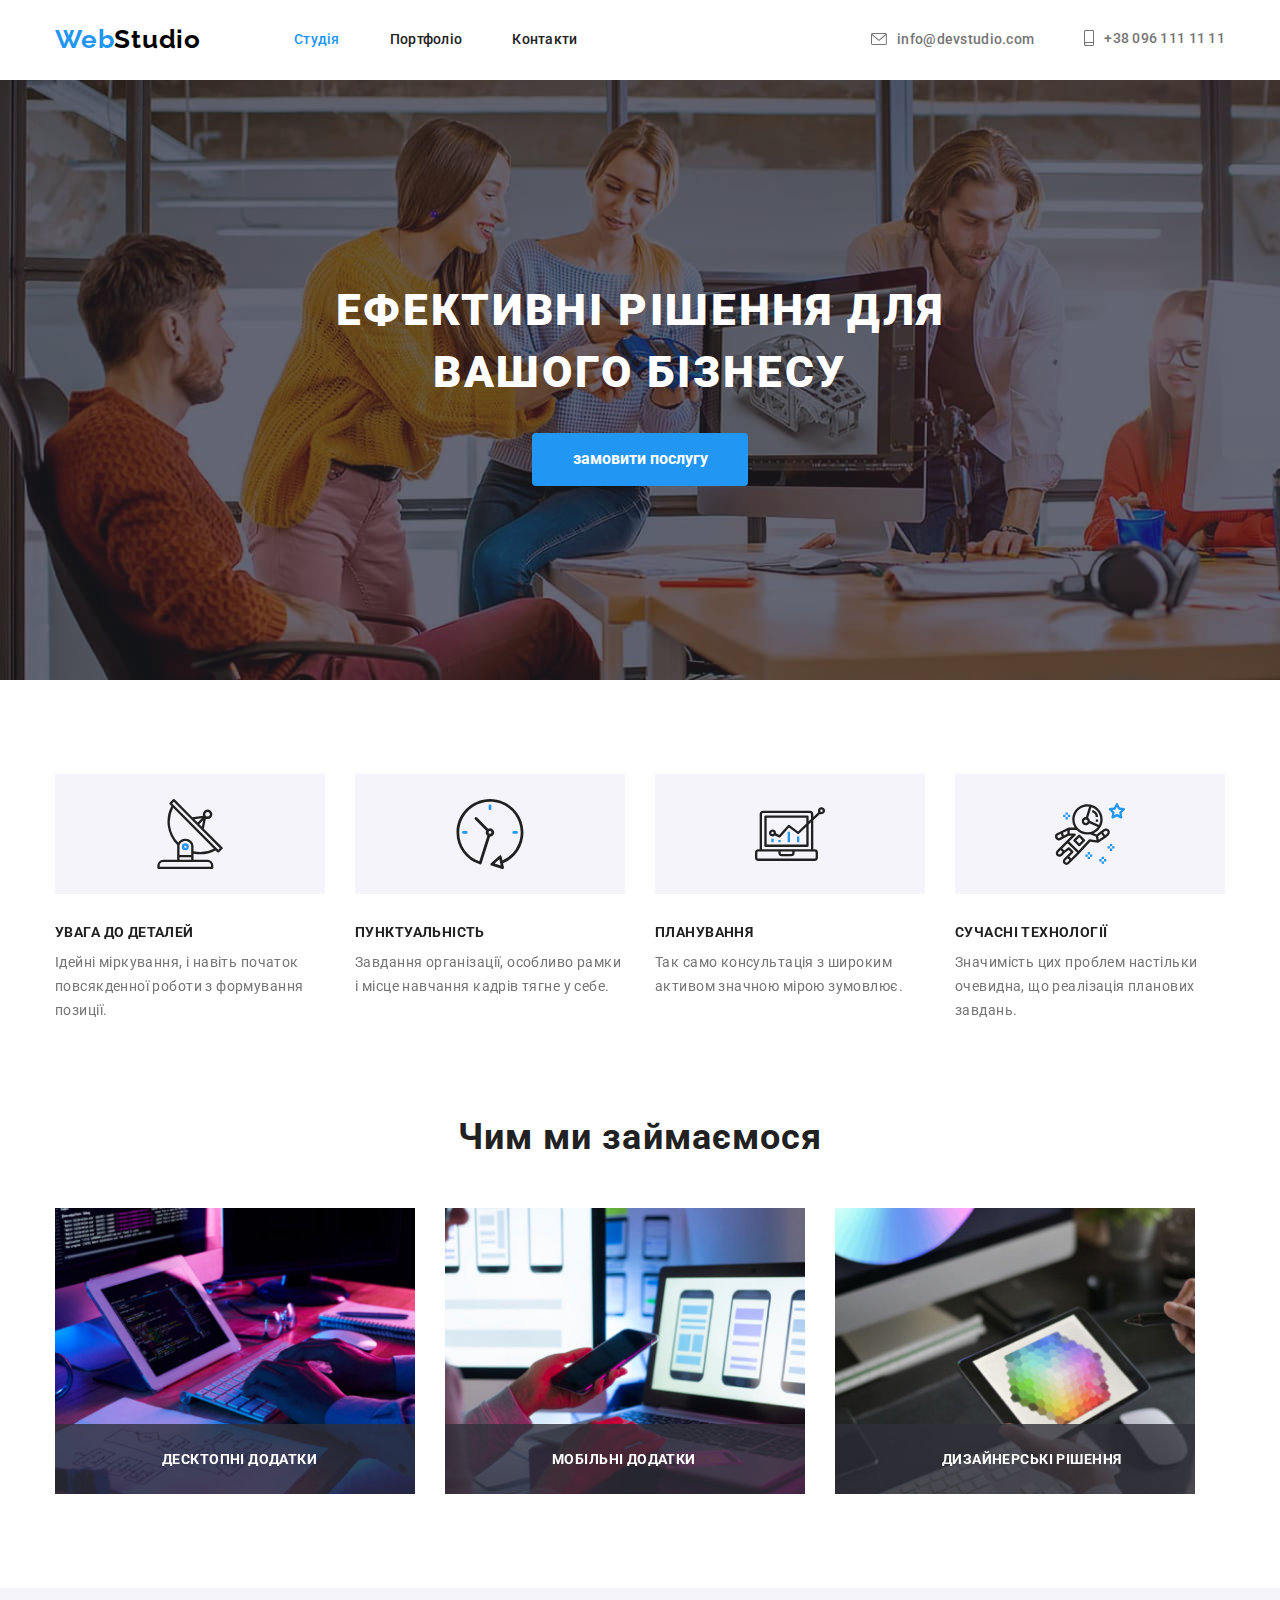
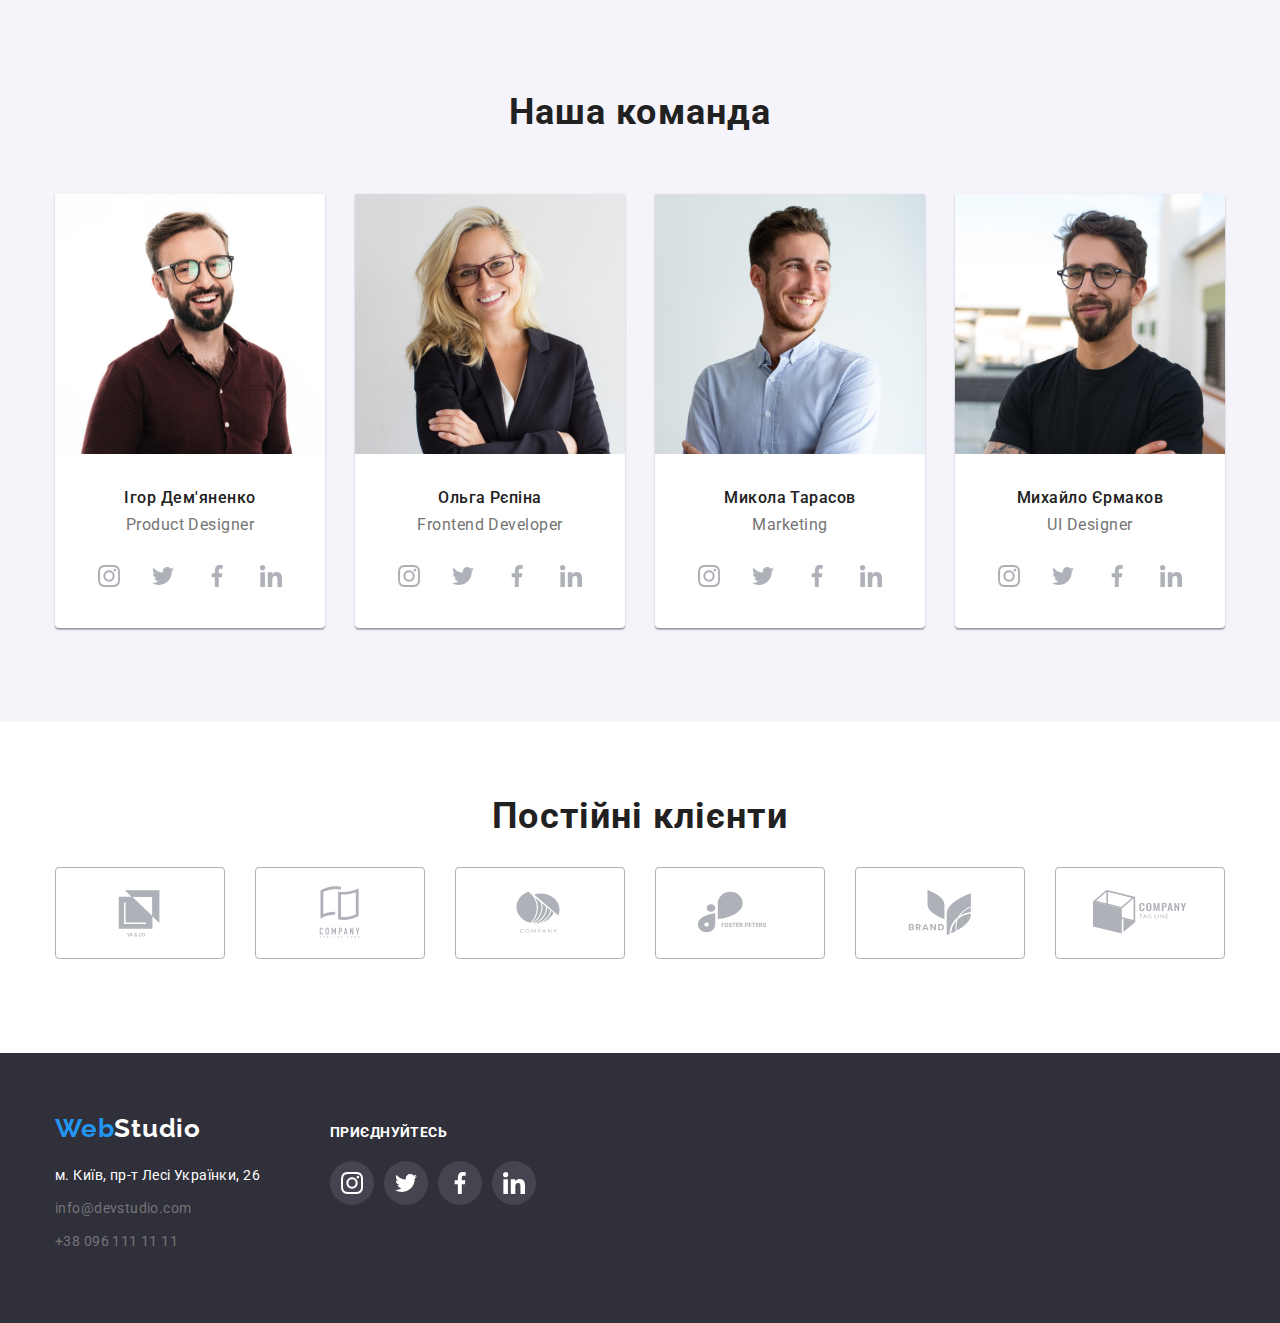
==== index.html @ a6fc7d83 "1" ====
<!DOCTYPE html>
<html lang="uk">
  <head>
    <meta charset="UTF-8" />
    <meta http-equiv="X-UA-Compatible" content="IE=edge" />
    <meta name="viewport" content="width=device-width, initial-scale=1.0" />
    <title>WebStudio</title>
    <!-- GoogleFonts -->
    <link
      href="https://fonts.googleapis.com/css2?family=Raleway:wght@700&family=Roboto:wght@400;500;700;900&display=swap"
      rel="stylesheet"
    />
    <link
      rel="stylesheet"
      href="https://cdnjs.cloudflare.com/ajax/libs/modern-normalize/1.1.0/modern-normalize.min.css"
    />
    <!-- CSS -->
    <link rel="stylesheet" href="./css/styles.css" />
  </head>
  <body>
    <header>
      <div class="container">
        <nav class="main-nav">
          <a class="logo-webs" href="#">Web<span class="logo-studio">Studio</span></a>
          <ul class="links">
            <li class="item">
              <a class="link-studio current" href="./index.html">Студія</a>
            </li>
          
            <li class="item">
              <a class="link-portfolio" href="./portfolio.html">Портфоліо</a>
            </li>
            <li class="item">
              <a class="link-contacts" href="#">Контакти</a>
            </li>
          </ul>
        </nav>
        <!-- mail and telephone number -->
        <ul class="contacts">
          <li class="item item-mail">
            <a class="contacts-mail" href="mailto:info@devstudio.com">
              <svg class="envelope" width="16" height="12" ;>
                <use href="./images/icons.svg#icon-envelope"></use>
              </svg>
              info@devstudio.com</a
            >
          </li>
          <li class="item item-tel">
            <a class="contacts-tel" href="tel:+380961111111">
              <svg class="telephone" width="10" height="16" ;>
                <use href="./images/icons.svg#icon-smartphone"></use>
              </svg>
              +38 096 111 11 11</a
            >
          </li>
        </ul>
      </div>
    </header>
    <main>
      <section class="hero overlay">
        <div class="container main-hero">
          <h1 class="hero-slogan">
            Ефективні рішення для <br />
            вашого бізнесу
          </h1>
          <button data-modal-open class="button-hero pointer" type="button">замовити послугу

          </button>
        <div class="backdrop is-hidden" data-modal>
          <div class="modal">
            <button class="close-btn" data-modal-close>
              <img class="icon-svg" src="./images/close.svg" alt="icon">
              <!-- <svg class="close" width="30" height="30">
                <use href="./images/close.svg"></use>
              </svg> -->
            </button>
          </div>
        </div>
        </div>
      </section>
      <!-- our advantages -->
      <section class="advantages-section">
        <div class="container">
          <ul class="advantages">
            <li class="item item-antenna">
              <div class="main-icons">
                <svg class="antenna" width="70" height="70">
                  <use href="./images/icons.svg#icon-antenna-1"></use>
                </svg>
              </div>
              <h3 class="headers">УВАГА ДО ДЕТАЛЕЙ</h3>
              <p class="text">
                Ідейні міркування, і навіть початок повсякденної роботи з формування позиції.
              </p>
            </li>
            <li class="item item-antenna">
              <div class="main-icons">
                <svg class="clock-1" width="70" height="70">
                  <use href="./images/icons.svg#icon-clock-1"></use>
                </svg>
              </div>
              <h3 class="headers">ПУНКТУАЛЬНІСТЬ</h3>
              <p class="text">
                Завдання організації, особливо рамки і місце навчання кадрів тягне у себе.
              </p>
            </li>
            <li class="item item-antenna">
              <div class="main-icons">
                <svg class="diagram-1" width="70" height="70">
                  <use href="./images/icons.svg#icon-diagram-1"></use>
                </svg>
              </div>
              <h3 class="headers">ПЛАНУВАННЯ</h3>
              <p class="text">Так само консультація з широким активом значною мірою зумовлює.</p>
            </li>
            <li class="item item-antenna">
              <div class="main-icons">
                <svg class="astronaut-1" width="70" height="70">
                  <use href="./images/icons.svg#icon-astronaut-1"></use>
                </svg>
              </div>
              <h3 class="headers">СУЧАСНІ ТЕХНОЛОГІЇ</h3>
              <p class="text">
                Значимість цих проблем настільки очевидна, що реалізація планових завдань.
              </p>
            </li>
          </ul>
        </div>
      </section>
      <!-- What do we do -->
      <section class="to-do">
        <div class="container to-do-section">
          <h2 class="header-work">Чим ми займаємося</h2>
          <ul class="our-works">
            <li class="works-item">
              <p class="text-bg">Десктопні додатки</p>
              <img src="./images/box_1.jpg" alt="приклади робот" width="370" height="294" />
            </li>
            <li class="works-item">
              <p class="text-bg">Мобільні додатки</p>
              <img src="./images/box_2.jpg" alt="приклади робот" width="370" height="294" />
            </li>
            <li class="works-item">
              <p class="text-bg">Дизайнерські рішення</p>
              <img src="./images/box_3.jpg" alt="приклади робот" width="370" height="294" />
            </li>
          </ul>
        </div>
      </section>
      <!-- our team -->
      <section class="team-section">
        <div class="container section-cont">
          <h2 class="team">Наша команда</h2>
          <ul class="team-members">
            <li class="team-item">
              <img src="./images/img1_(1).jpg" alt="працівник" width="270" height="260" />
              <div class="team-text">
                <h3 class="members">Ігор Дем'яненко</h3>
                <p class="possition">Product Designer</p>
                <div class="team-icons">
                  <ul class="icons-list-team">
                    <li>
                      <a class="team-links" href="#">
                        <svg class="ellipse-4" width="22" height="22" ;>
                          <use href="./images/icons.svg#icon-instagram-2"></use>
                        </svg>
                      </a>
                    </li>
                    <li>
                      <a class="team-links" href="#">
                        <svg class="ellipse-1" width="22" height="22" ;>
                          <use href="./images/icons.svg#icon-twitter-1"></use>
                        </svg>
                      </a>
                    </li>
                    <li>
                      <a class="team-links" href="#">
                        <svg class="ellipse-2" width="22" height="22" ;>
                          <use href="./images/icons.svg#icon-facebook-1"></use>
                        </svg>
                      </a>
                    </li>
                    <li>
                      <a class="team-links" href="#">
                        <svg class="ellipse-3" width="22" height="22" ;>
                          <use href="./images/icons.svg#icon-linkedin-1"></use>
                        </svg>
                      </a>
                    </li>
                  </ul>
                </div>
              </div>
            </li>
            <li class="team-item">
              <img src="./images/img2_(1).jpg" alt="працівник" width="270" height="260" />
              <div class="team-text">
                <h3 class="members">Ольга Рєпіна</h3>
                <p class="possition">Frontend Developer</p>
                <div class="team-icons">
                  <ul class="icons-list-team">
                    <li>
                      <a class="team-links" href="#">
                        <svg class="ellipse-4" width="22" height="22" ;>
                          <use href="./images/icons.svg#icon-instagram-2"></use>
                        </svg>
                      </a>
                    </li>
                    <li>
                      <a class="team-links" href="#">
                        <svg class="ellipse-1" width="22" height="22" ;>
                          <use href="./images/icons.svg#icon-twitter-1"></use>
                        </svg>
                      </a>
                    </li>
                    <li>
                      <a class="team-links" href="#">
                        <svg class="ellipse-2" width="22" height="22" ;>
                          <use href="./images/icons.svg#icon-facebook-1"></use>
                        </svg>
                      </a>
                    </li>
                    <li>
                      <a class="team-links" href="#">
                        <svg class="ellipse-3" width="22" height="22" ;>
                          <use href="./images/icons.svg#icon-linkedin-1"></use>
                        </svg>
                      </a>
                    </li>
                  </ul>
                </div>
              </div>
            </li>
            <li class="team-item">
              <img src="./images/img3_(1).jpg" alt="працівник" width="270" height="260" />
              <div class="team-text">
                <h3 class="members">Микола Тарасов</h3>
                <p class="possition">Marketing</p>
                <div class="team-icons">
                  <ul class="icons-list-team">
                    <li>
                      <a class="team-links" href="#">
                        <svg class="ellipse-4" width="22" height="22" ;>
                          <use href="./images/icons.svg#icon-instagram-2"></use>
                        </svg>
                      </a>
                    </li>
                    <li>
                      <a class="team-links" href="#">
                        <svg class="ellipse-1" width="22" height="22" ;>
                          <use href="./images/icons.svg#icon-twitter-1"></use>
                        </svg>
                      </a>
                    </li>
                    <li>
                      <a class="team-links" href="#">
                        <svg class="ellipse-2" width="22" height="22" ;>
                          <use href="./images/icons.svg#icon-facebook-1"></use>
                        </svg>
                      </a>
                    </li>
                    <li>
                      <a class="team-links" href="#">
                        <svg class="ellipse-3" width="22" height="22" ;>
                          <use href="./images/icons.svg#icon-linkedin-1"></use>
                        </svg>
                      </a>
                    </li>
                  </ul>
                </div>
              </div>
            </li>
            <li class="team-item">
              <img src="./images/img4_(1).jpg" alt="працівник" width="270" height="260" />
              <div class="team-text">
                <h3 class="members">Михайло Єрмаков</h3>
                <p class="possition">UI Designer</p>
                <div class="team-icons">
                  <ul class="icons-list-team">
                    <li>
                      <a class="team-links" href="#">
                        <svg class="ellipse-4" width="22" height="22" ;>
                          <use href="./images/icons.svg#icon-instagram-2"></use>
                        </svg>
                      </a>
                    </li>
                    <li>
                      <a class="team-links" href="#">
                        <svg class="ellipse-1" width="22" height="22" ;>
                          <use href="./images/icons.svg#icon-twitter-1"></use>
                        </svg>
                      </a>
                    </li>
                    <li>
                      <a class="team-links" href="#">
                        <svg class="ellipse-2" width="22" height="22" ;>
                          <use href="./images/icons.svg#icon-facebook-1"></use>
                        </svg>
                      </a>
                    </li>
                    <li>
                      <a class="team-links" href="#">
                        <svg class="ellipse-3" width="22" height="22" ;>
                          <use href="./images/icons.svg#icon-linkedin-1"></use>
                        </svg>
                      </a>
                    </li>
                  </ul>
                </div>
              </div>
            </li>
          </ul>
        </div>
      </section>
      <section class="icons-clients-comp">
        <div class="container second">
          <h2 class="clients-comp">Постійні клієнти</h2>

          <ul class="parameters">
            <li class="icons-list">
              <a class="company-icons" href="#">
                <svg class="clients-colors" width="106" height="60">
                  <use href="./images/icons.svg#icon-Client1"></use>
                </svg>
              </a>
            </li>
            <li class="icons-list">
              <a class="company-icons" href="#">
                <svg class="clients-colors" width="106" height="60">
                  <use href="./images/icons.svg#icon-client2"></use>
                </svg>
              </a>
            </li>
            <li class="icons-list">
              <a class="company-icons" href="#">
                <svg class="clients-colors" width="106" height="60">
                  <use href="./images/icons.svg#icon-client3"></use>
                </svg>
              </a>
            </li>
            <li class="icons-list">
              <a class="company-icons" href="#">
                <svg class="clients-colors" width="106" height="60">
                  <use href="./images/icons.svg#icon-client4"></use>
                </svg>
              </a>
            </li>
            <li class="icons-list">
              <a class="company-icons" href="#">
                <svg class="clients-colors" width="106" height="60">
                  <use href="./images/icons.svg#icon-client5"></use>
                </svg>
              </a>
            </li>
            <li class="icons-list">
              <a class="company-icons" href="#">
                <svg class="clients-colors" width="106" height="60">
                  <use href="./images/icons.svg#icon-iconclien6"></use>
                </svg>
              </a>
            </li>
          </ul>
        </div>
      </section>
    </main>
    <footer class="footer">
      <div class="footer-block container">
        <div class="footer-cont">
          <a class="logo-web" href="#">Web<span class="logo-studio-footer">Studio</span></a>
          <address>
            <ul class="advantages-footer">
              <li class="footer-item">
                <a class="adress" href="#">м. Київ, пр-т Лесі Українки, 26</a>
              </li>
              <li class="footer-item">
                <a class="contacts-mail-footer" href="mailto:info@devstudio.com"
                  >info@devstudio.com</a
                >
              </li>
              <li class="footer-item">
                <a class="contacts-tel-footer" href="tel:+380961111111">+38 096 111 11 11</a>
              </li>
            </ul>
          </address>
        </div>
        <div class="foot-par">
          <p class="footer-text-header">Приєднуйтесь</p>
          <ul class="social-accounts">
            <li class="social-items">
              <a class="icons-footers" href="#">
                <svg class="icons-footer" width="22" height="22">
                  <use href="./images/icons.svg#icon-instagram-2"></use>
                </svg>
              </a>
            </li>
            <li class="social-items">
              <a class="icons-footers" href="#">
                <svg class="icons-footer" width="22" height="22">
                  <use href="./images/icons.svg#icon-twitter-1"></use>
                </svg>
              </a>
            </li>
            <li class="social-items">
              <a class="icons-footers" href="#">
                <svg class="icons-footer" width="22" height="22">
                  <use href="./images/icons.svg#icon-facebook-1"></use>
                </svg>
              </a>
            </li>
            <li class="social-items">
              <a class="icons-footers" href="#">
                <svg class="icons-footer" width="22" height="22">
                  <use href="./images/icons.svg#icon-linkedin-1"></use>
                </svg>
              </a>
            </li>
          </ul>
        </div>
      </div>
    </footer>
    <script src="./js/modal.js"></script>
  </body>
</html>
---- css/styles.css ----
h1,
h2,
h3,
p,
ul {
  margin: 0px;
  padding: 0px;
}

html {
  box-sizing: border-box;
}

*,
*::after,
*::before {
  box-sizing: inherit;
}
.list {
  list-style: none;
  padding-left: 0;
  margin: 0;
}

a {
  padding-left: 0;
  margin: 0;
}
ul {
  text-decoration: none;
}
img {
  display: block;
  max-width: 100%;
  height: auto;
}

:root {
  --main-blue-color: #2196f3;
  --main-black-color: #212121;
  --secondary-text-color: #757575;
  --main-font-color: #ffffff;
  --secondary-font-color: #f5f4fa;
}
body {
  font-family: 'Roboto', 'Raleway', 'Gill Sans', 'Gill Sans MT', sans-serif;
  font-style: normal;
  font-weight: 400;
  letter-spacing: 0.03em;
  color: var(--secondary-text-color);
}
/* header */
/* logo */
.container {
  display: flex;
  width: 1200px;
  padding-left: 15px;
  padding-right: 15px;
  margin-left: auto;
  margin-right: auto;
}

.main-nav {
  display: flex;
  align-items: center;
  margin-right: auto;
}

.logo-webs {
  font-family: 'Raleway', sans-serif;
  font-weight: 700;
  font-size: 26px;
  line-height: 1.2;
  letter-spacing: 0.03em;
  text-decoration-line: none;
  color: var(--main-blue-color);
  margin-right: 93px;
  padding-top: 24px;
  padding-bottom: 25px;
}

.logo-studio {
  color: #000000;
}
/* header-nav */
.border {
  border-bottom: 1px solid #ececec;
}

.links .item + .item {
  margin-left: 50px;
}

.links {
  font-family: 'Roboto', sans-serif;
  display: flex;
  font-weight: 500;
  font-size: 14px;
  line-height: 1.1;
  letter-spacing: 0.02em;
  list-style-type: none;
  padding-left: 0;
  margin: 0;
}

.link-studio,
.link-portfolio,
.link-contacts {
  text-decoration: none;
  color: var(--main-black-color);
  font-weight: 500;
  font-size: 14px;
  line-height: 1.1;
  letter-spacing: 0.02em;
  padding-top: 32px;
  padding-bottom: 32px;
  display: block;
  transition: color 250ms cubic-bezier(0.4, 0, 0.2, 1);
}

.link-studio::after,
.link-portfolio::after,
.link-contacts::after {
  content: "";
  display: block;
  background-color: var(--main-blue-color);
  width: 100%;
  height: 4px;
  position: absolute;
  border-radius: 2px;
  bottom: -1px;
  opacity: 0;
}

.link-studio:hover::after,
.link-portfolio:hover::after,
.link-contacts:hover::after {
  opacity: 1;
}

.link-studio:hover,
.link-portfolio:hover,
.link-contacts:hover {
  color: var(--main-blue-color);
  /* opacity: 1; */

}

.link-studio:focus,
.link-portfolio:focus,
.link-contacts:focus {
  color: var(--main-blue-color);
  
}

.current {
  color: var(--main-blue-color);
}

/* contacts */
.contacts {
  display: flex;
  align-items: center;

  font-weight: 500;
  font-size: 14px;
  line-height: 1.1;
  letter-spacing: 0.02em;
  list-style-type: none;
  margin: 0;
  padding: 0;
}

.contacts .item + .item {
  margin-left: 50px;
}

.item {
  position: relative;
 
}

.contacts-mail,
.contacts-tel {
  display: inline-flex;
  color: var(--secondary-text-color);
  text-decoration: none;
  align-items: center;
  transition: color 250ms cubic-bezier(0.4, 0, 0.2, 1);
}

.item-mail:hover {
  color: var(--main-blue-color);
}

.item-tel:hover {
  color: var(--main-blue-color);
}

.envelope,
.telephone {
  margin-right: 10px;
  fill: currentColor;
}

.contacts-mail:hover,
.contacts-tel:hover {
  color: var(--main-blue-color);
}
.contacts-mail:focus,
.contacts-tel:focus {
  color: var(--main-blue-color);
}
/* hero */
.hero {
  display: flex;
  flex-direction: column;
  text-align: center;
  padding-top: 200px;
  padding-bottom: 200px;
  margin-left: auto;
  margin-right: auto;
}

.overlay {
  max-width: 1600px;
  height: 600px;
  background-color: #757575;
  background-image: linear-gradient(to right, rgba(47, 48, 58, 0.4), rgba(47, 48, 58, 0.4)),
    url(../images/hero.jpg);
}

.main-hero {
  display: flex;
  flex-direction: column;
  align-items: center;
  padding-left: 0;
  padding-right: 0;
}
.hero-slogan {
  box-sizing: border-box;
  font-family: 'Roboto', sans-serif;
  font-weight: 900;
  font-size: 44px;
  line-height: 1.4;
  text-align: center;
  letter-spacing: 0.06em;
  text-transform: uppercase;
  color: var(--main-font-color);
  margin-bottom: 30px;
}

.button {
  color: var(--main-font-color);
  background-color: var(--main-blue-color);
  font-weight: 700;
  font-size: 16px;
  line-height: 1.9;
  border-radius: 4px;
  border: 1px solid transparent;
  transition: background-ciolor 250ms cubic-bezier(0.4, 0, 0.2, 1), color 250ms cubic-bezier(0.4, 0, 0.2, 1);
   
}

.button-hero {
  position: relative;
  color: var(--main-font-color);
  background-color: var(--main-blue-color);
  font-weight: 700;
  font-size: 16px;
  line-height: 1.9;
  border-radius: 4px;
  border: 1px solid transparent;
  width: 216px;
  padding: 10px 32px;
  
}

.button-hero:hover {
  background-color: #188CE8;
  box-shadow: 0px 4px 4px rgba(0, 0, 0, 0.15);
  border-radius: 4px;
}

.pointer {
  cursor: pointer;
  transition: background-color 250ms cubic-bezier(0.4, 0, 0.2, 1);
}

.button:hover {
  color: var(--main-blue-color);
  background-color: var(--main-font-color);
}

.button:focus {
  color: var(--main-blue-color);
  background-color: var(--main-font-color);
}

/* <!-- our advantages --> */
.advantages-section {
  padding-top: 94px;
  padding-bottom: 94px;
}

.advantages {
  font-family: 'Roboto';
  list-style-type: none;
  display: flex;
  padding: 0;
  gap: 30px;
}
.main-icons {
  display: flex;
  width: 270px;
  align-items: center;
  height: 120px;
  background-color: #f5f4fa;
  margin-bottom: 30px;
  justify-content: center;
}

.antenna {
  align-items: center;
  fill: currentColor;
}

.item-antenna {
  border-radius: 4px;
}

.headers {
  font-weight: 700;
  font-size: 14px;
  line-height: 1.2;
  letter-spacing: 0.03em;
  text-transform: uppercase;
  color: #212121;
  margin-bottom: 10px;
}

.text {
  font-size: 14px;
  line-height: 1.7;
  letter-spacing: 0.03em;
  color: var(--secondary-text-color);
}

/* /* our works */
.container-work {
  width: 1200px;
  margin-left: auto;
  margin-right: auto;
  margin-bottom: 81px;
}

.to-do-section {
  display: flex;
  flex-direction: column;
  align-items: center;
  padding-left: 0;
  padding-right: 0;
}

.to-do {
  padding-bottom: 94px;
}
.header-work {
  font-family: 'Roboto';
  font-style: normal;
  font-weight: 700;
  font-size: 36px;
  line-height: 42px;
  text-align: center;
  letter-spacing: 0.03em;

  color: #212121;
  padding-bottom: 50px;
}

.our-works {
  display: flex;
  padding: 0;
  list-style-type: none;
  margin: 0;
  gap: 30px;
}

.works-item {
  position: relative;
  flex-basis: calc((100% - 90px) / 3);
}
.works-item::before {
  position: absolute;
  bottom: 0;
  content: "";
  display: inline-block;
  width: 100%;
  height: 70px;
  background-color: #2F303A;
  opacity: 0.8;
}
.text-bg {
  position: absolute;
  bottom: 27px;
  left: 107px;
  font-weight: 700;
    font-size: 14px;
    line-height: 16px;
    text-align: center;
    letter-spacing: 0.03em;
    text-transform: uppercase;
    color: #FFFFFF;
    
}

/* our team */
.team-section {
  background-color: #f5f4fa;
  padding-top: 94px;
  padding-bottom: 94px;
}

.section-cont {
  display: flex;
  flex-direction: column;
}

.team {
  width: 1170px;
  font-family: 'Roboto';
  font-weight: 700;
  font-size: 36px;
  line-height: 1.7;
  text-align: center;
  letter-spacing: 0.03em;
  color: var(--main-black-color);
  padding-bottom: 50px;
}
.team-text {
  padding-top: 30px;
  padding-bottom: 30px;
}

.team-members {
  font-family: 'Roboto';
  display: flex;
  list-style-type: none;
  padding: 0;
  margin: 0;
  gap: 30px;
}

.team-item {
  background-color: var(--main-font-color);
  box-shadow: 0px 1px 3px rgba(0, 0, 0, 0.12), 0px 1px 1px rgba(0, 0, 0, 0.14),
    0px 2px 1px rgba(0, 0, 0, 0.2);
  border-radius: 0px 0px 4px 4px;
}

.members {
  font-weight: 500;
  font-size: 16px;
  line-height: 1.7;
  letter-spacing: 0.03em;
  color: var(--main-black-color);
  text-align: center;
}
.possition {
  font-size: 16px;
  line-height: 1.7;
  letter-spacing: 0.03em;
  color: var(--secondary-text-color);
  text-align: center;
  margin-bottom: 16px;
}

.team-icons {
  width: 206px;
  margin: auto;
}

.team-links {
  width: 44px;
  height: 44px;
  fill: #afb1b8;
  text-decoration: none;
  justify-content: center;
  display: inline-flex;
  align-items: center;
  border-radius: 50%;
  transition: fill 250ms cubic-bezier(0.4, 0, 0.2, 1), background-color 250ms cubic-bezier(0.4, 0, 0.2, 1);
}

.team-links:hover {
  width: 44px;
  height: 44px;
  fill: #fff;
  text-decoration: none;
  background-color: var(--main-blue-color);
  padding: 12px;
  display: inline-flex;
  align-items: center;
  border-radius: 50%;
}

.icons-list-team {
  display: flex;
  list-style: none;
  justify-content: space-between;
  align-items: center;
}

.ellipse-1,
.ellipse-2,
.ellipse-3,
.ellipse-4 {
  fill: AFB1B8;
}

.ellipse-1:hover {
  fill: var(--main-font-color);
}
.ellipse-2:hover {
  fill: var(--main-font-color);
}
.ellipse-3:hover {
  fill: var(--main-font-color);
}
.ellipse-4:hover {
  fill: var(--main-font-color);
}

.icons-clients-comp {
  padding-top: 94px;
  padding-bottom: 94px;
}
.second {
  display: flex;
  flex-direction: column;
}

.parameters {
  display: flex;
  list-style: none;
  gap: 30px;
}

.icons-list {
  display: flex;
  width: 170px;
  height: 92px;
  align-items: center;
}

.company-icons {
  display: flex;
  width: 100%;
  height: 100%;
  border: 1px solid #afb1b8;
  border-radius: 4px;
  margin-right: 0px;
  justify-content: center;
  align-items: center;
  transition: border 250ms cubic-bezier(0.4, 0, 0.2, 1);
    
}

.company-icons:hover,
.company-icons:focus {
  border: 1px solid #2196f3;
}

.clients-comp {
  font-weight: 700;
  font-size: 36px;
  line-height: 1.16px;
  letter-spacing: 0.03em;
  color: #212121;
  padding-bottom: 50px;
  margin: auto;
}

.clients-colors {
  fill: #afb1b8;
  transition: fill 250ms cubic-bezier(0.4, 0, 0.2, 1);
  
}

.company-icons:hover .clients-colors {
  fill: var(--main-blue-color);
}

/* footer */
.footer {
  background-color: #2f303a;
  padding-top: 60px;

  padding-bottom: 60px;
}

.footer-item {
  margin-bottom: 9px;
}

.footer-cont {
  display: flex;
  flex-direction: column;
  margin-right: 70px;
}
.logo-studio-footer {
  color: var(--main-font-color);
}

.logo-web {
  font-family: 'Raleway', sans-serif;
  font-weight: 700;
  font-size: 26px;
  line-height: 1.2;
  letter-spacing: 0.03em;
  text-decoration-line: none;
  color: var(--main-blue-color);
  margin-bottom: 20px;
}
.advantages-footer {
  font-family: 'Roboto';
  font-weight: 400;
  font-size: 14px;
  line-height: 1.7;
  letter-spacing: 0.03em;
  list-style-type: none;
  padding: 0;
  margin: 0;
}

.adress-info {
  list-style-type: none;
}
.adress {
  font-style: normal;
  font-size: 14px;
  line-height: 1.7;
  letter-spacing: 0.03em;
  color: var(--main-font-color);
  text-decoration: none;
  transition: color 250ms cubic-bezier(0.4, 0, 0.2, 1);
}

.adress:hover,
.adress:focus {
  color: var(--main-blue-color);
}
.contacts-mail-footer,
.contacts-tel-footer {
  font-style: normal;
  font-size: 14px;
  line-height: 1.7;
  letter-spacing: 0.03em;
  color: var(--secondary-text-color);
  text-decoration: none;
  transition: color 250ms cubic-bezier(0.4, 0, 0.2, 1);
}
.contacts-mail-footer:hover,
.contacts-tel-footer:hover {
  color: var(--main-blue-color);
}
.contacts-mail-footer:focus,
.contacts-tel-footer:focus {
  color: var(--main-blue-color);
}

.icon-footer {
  display: flex;
  margin-right: auto;
}

.footer-text-header {
  font-weight: 700;
  font-size: 14px;
  line-height: 1.1;
  letter-spacing: 0.03em;
  text-transform: uppercase;
  margin-bottom: 20px;
  color: #ffffff;
}

.social-accounts {
  display: flex;
  list-style: none;
}

.social-items:not(:last-child) {
  margin-right: 10px;
}

.icons-footers {
  display: flex;
  width: 44px;
  height: 44px;
  align-items: center;
  justify-content: center;
  border-radius: 50%;
  background: rgba(255, 255, 255, 0.1);
  transition: background-color 250ms cubic-bezier(0.4, 0, 0.2, 1);
}

.icons-footers:hover {
  background-color: #2196f3;
}

.icons-footer {
  fill: var(--main-font-color);
  transition: color 250ms cubic-bezier(0.4, 0, 0.2, 1);
}

.footer-block {
  display: flex;
  align-items: baseline;
}

/* buttons */

.portfolio-cont .container {
  display: inline;
}

.main-nav-filter {
  display: flex;
  margin: auto;
  justify-content: center;
  color: var(--main-black-color);
  list-style-type: none;
  padding: 0;
  margin-bottom: 31px;
}

.button {
  font-family: 'Roboto';
  font-style: normal;
  text-align: center;
  letter-spacing: 0.03em;
  font-weight: 500;
  font-size: 16px;
  line-height: 1.6;
  padding-top: 6px;
  padding-right: 22px;
  padding-bottom: 6px;
  padding-left: 22px;
}

.main-nav-filter .item + .item {
  margin-left: 8px;
}

.main-nav-filter .button {
  color: var(--main-black-color);
  background-color: var(--secondary-font-color);
  font-weight: 500;
  font-size: 16px;
  line-height: 1.6;
  text-align: center;
  letter-spacing: 0.03em;
  cursor: pointer;
}
.main-nav-filter .button:hover {
  color: var(--main-font-color);
  background-color: var(--main-blue-color);
  filter: drop-shadow(0px 4px 4px rgba(0, 0, 0, 0.25));
}
.main-nav-filter .button:focus {
  color: var(--main-font-color);
  background-color: var(--main-blue-color);
}

/* Our web-sides */
.our-web {
  display: flex;
  flex-wrap: wrap;
  list-style-type: none;
  width: 1170px;

  padding: 0;
  justify-content: space-between;
  margin: 0;
  gap: 30px;
}

.web-item {
  position: relative;
  border: 1px solid #eeeeee;
  flex-basis: calc((100% - 60px) / 3);
  transition: box-shadow 250ms cubic-bezier(0.4, 0, 0.2, 1);
}

.tumb-portfolio::before {
  display: flex;
  content: "";
  position: absolute;
  width: 370px;
  height: 294px;
  background-color: rgba(33, 150, 243, 0.9);
  opacity: 0;
  transform: translateY(100%);
  transition: transform 250ms cubic-bezier(0.4, 0, 0.2, 1);
  
}

.web-item:hover .tumb-portfolio::before,
 .web-item:focus.tumb-portfolio::before {
  opacity: 1;
  transform: translateY(0);
  transition: transform 250ms cubic-bezier(0.4, 0, 0.2, 1);
}

.web-item:hover,
.web-item:focus {
  border: 1px solid #eeeeee;
  box-shadow: 0px 4px 4px rgba(0, 0, 0, 0.25);
}

.port-text {
  position: absolute;
top: 63px;
left: 24px;
bottom: 63px;
right: 24px;
  font-weight: 400;
    font-size: 18px;
    line-height: 1.5;
    letter-spacing: 0.03em;
    color: #FFFFFF;
    opacity: 0;
      transform: translateY(100%);
      transition: transform 250ms cubic-bezier(0.4, 0, 0.2, 1);
}

.web-item:hover .port-text,
.web-item:focus.port-text:focus {
  opacity: 1;
    transform: translateY(0);
    transition: transform 250ms cubic-bezier(0.4, 0, 0.2, 1);
}
.sides {
  text-decoration: none;
}

.text-work {
  padding: 19px 24px 19px 24px;
  text-decoration: none;
}

.header-portofolio {
  font-family: 'Roboto';
  font-weight: 700;
  font-size: 18px;
  line-height: 2;
  letter-spacing: 0.06em;
  color: var(--main-black-color);
}
.text-portfolio {
  font-family: 'Roboto';
  font-size: 16px;
  line-height: 1.9;
  letter-spacing: 0.03em;
  color: var(--secondary-text-color);
}

/* main-portfolio */
.portfolio-cont {
  display: flex;
  padding-top: 94px;
  padding-bottom: 94px;
  justify-content: center;
}


.backdrop {
  position: fixed;
   top: 0;
  left: 0;
  background-color: rgba(0, 0, 0, 0.102);
  width: 100%;
  height: 100%;
  
}

.backdrop.is-hidden {
  opacity: 0;
  pointer-events: none;
}

.backdrop .modal {
 position: absolute;
  top: 50%;
  left: 50%;
    width: 528px;
      height: 521px;
  transform: translate(-50%, -50%);
  background-color: #FFFFFF;
}

.modal {
  display: flex;
}

.icon-svg {
display: flex;
align-items: center;
justify-content: center;
  width: 30px;
  height: 30px;
}


.close-btn {
  display: inline-block;
  margin-left: auto;
  background: transparent;
  border: none;
  width: 30px;
  height: 30px;
  /* background-image: url('../images/close1.png'); */
}
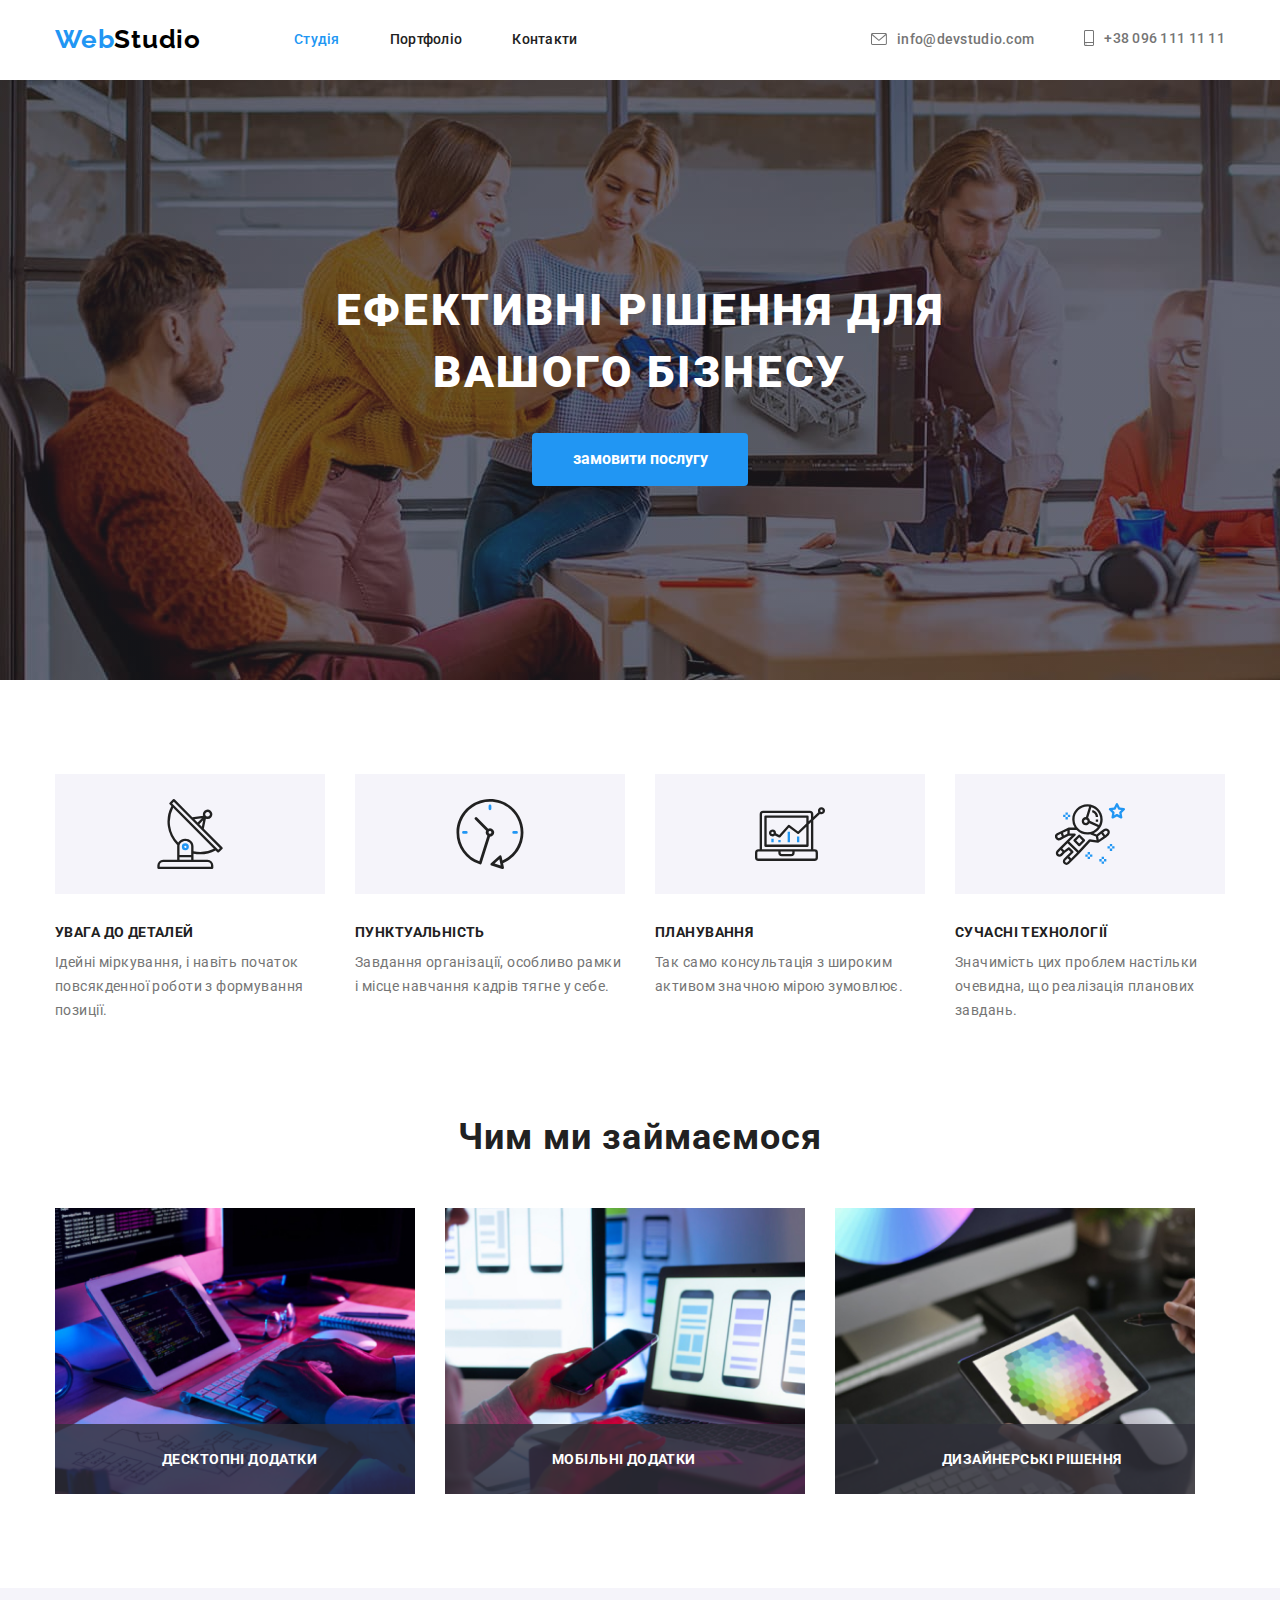
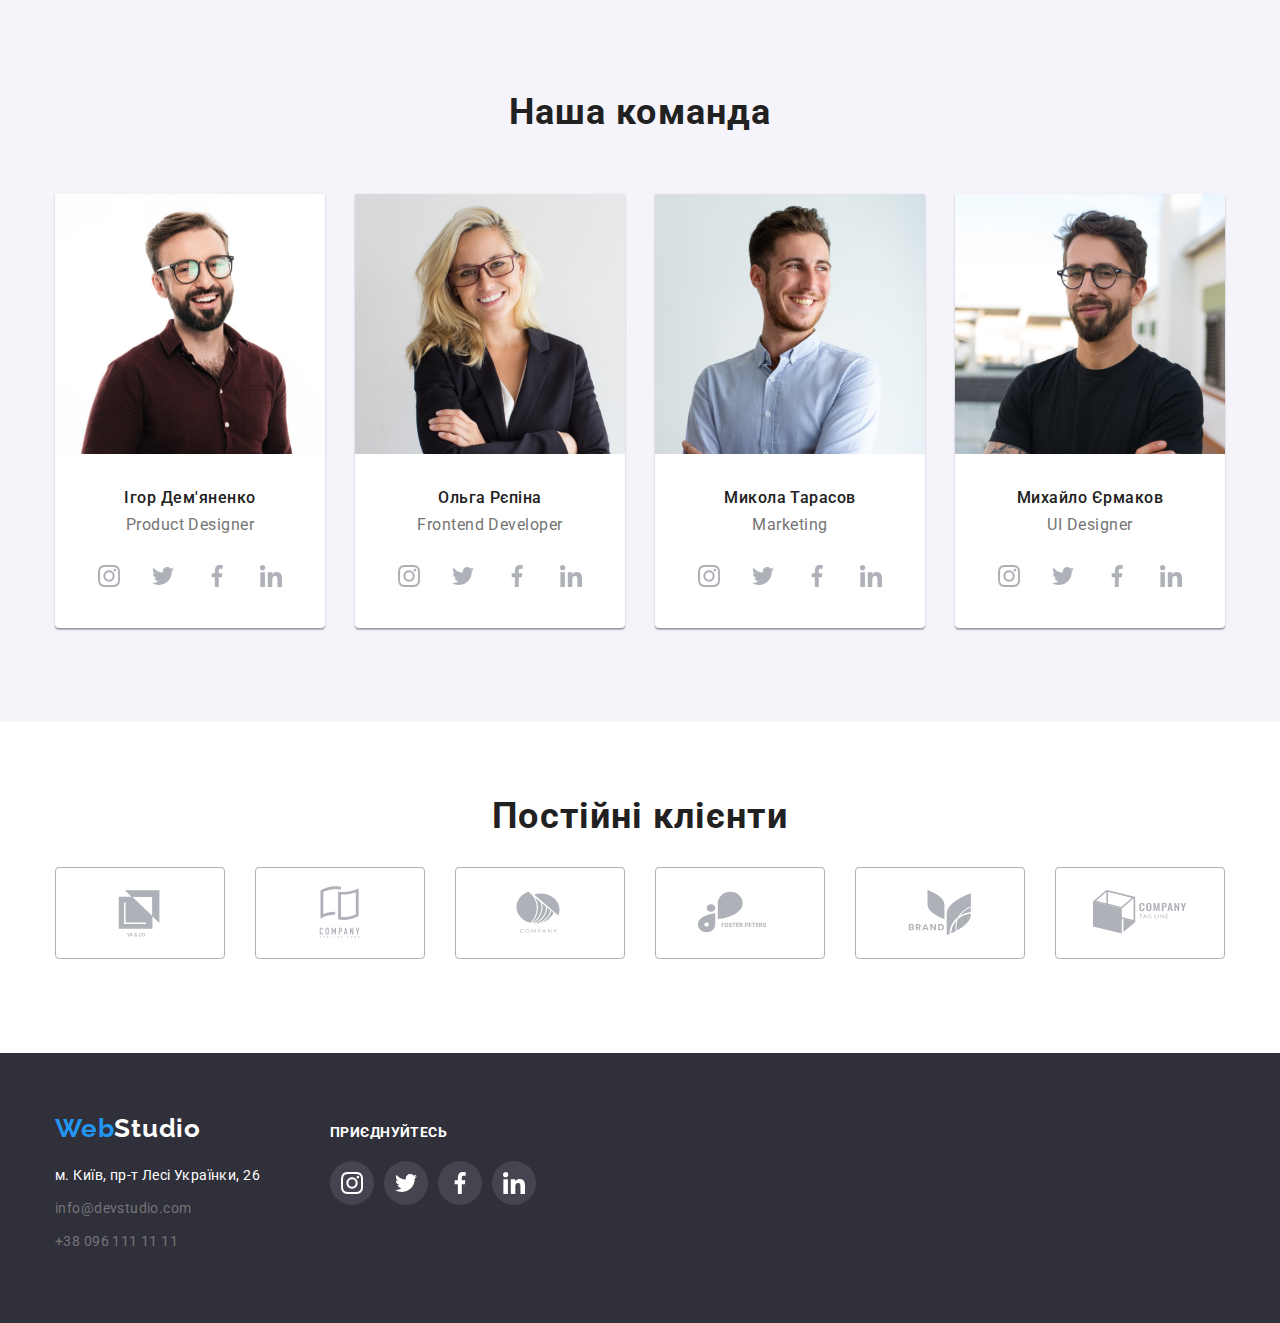
==== commit 5aa83c54: "hw 5.1" ====
--- a/index.html
+++ b/index.html
@@ -70,9 +70,7 @@
           <div class="modal">
             <button class="close-btn" data-modal-close>
               <img class="icon-svg" src="./images/close.svg" alt="icon">
-              <!-- <svg class="close" width="30" height="30">
-                <use href="./images/close.svg"></use>
-              </svg> -->
+
             </button>
           </div>
         </div>
@@ -417,6 +415,6 @@
         </div>
       </div>
     </footer>
-    <script src="./js/modal.js"></script>
+    <script src="./JS/modal.js"></script>
   </body>
 </html>
--- a/css/styles.css
+++ b/css/styles.css
@@ -786,52 +786,45 @@
 }
 
 .web-item {
-  position: relative;
   border: 1px solid #eeeeee;
   flex-basis: calc((100% - 60px) / 3);
   transition: box-shadow 250ms cubic-bezier(0.4, 0, 0.2, 1);
-}
-
-.tumb-portfolio::before {
-  display: flex;
-  content: "";
+ 
+}
+
+.overlays {
+  display: flex;
+  position: relative;
+ 
+    overflow: hidden;
+    /* width: 370px;
+    height: 294px; */
+} 
+
+.port-text {
   position: absolute;
+  opacity: 0;
   width: 370px;
   height: 294px;
+  top: 0px;
+  left: 0px;
+  padding: 63px 24px 63px 24px;
   background-color: rgba(33, 150, 243, 0.9);
-  opacity: 0;
   transform: translateY(100%);
   transition: transform 250ms cubic-bezier(0.4, 0, 0.2, 1);
   
-}
-
-.web-item:hover .tumb-portfolio::before,
- .web-item:focus.tumb-portfolio::before {
-  opacity: 1;
-  transform: translateY(0);
-  transition: transform 250ms cubic-bezier(0.4, 0, 0.2, 1);
+  font-weight: 400;
+  font-size: 18px;
+  line-height: 1.5;
+  letter-spacing: 0.03em;
+  color: #FFFFFF;
+
 }
 
 .web-item:hover,
 .web-item:focus {
   border: 1px solid #eeeeee;
   box-shadow: 0px 4px 4px rgba(0, 0, 0, 0.25);
-}
-
-.port-text {
-  position: absolute;
-top: 63px;
-left: 24px;
-bottom: 63px;
-right: 24px;
-  font-weight: 400;
-    font-size: 18px;
-    line-height: 1.5;
-    letter-spacing: 0.03em;
-    color: #FFFFFF;
-    opacity: 0;
-      transform: translateY(100%);
-      transition: transform 250ms cubic-bezier(0.4, 0, 0.2, 1);
 }
 
 .web-item:hover .port-text,
@@ -841,6 +834,7 @@
     transition: transform 250ms cubic-bezier(0.4, 0, 0.2, 1);
 }
 .sides {
+
   text-decoration: none;
 }
 
@@ -881,6 +875,7 @@
   background-color: rgba(0, 0, 0, 0.102);
   width: 100%;
   height: 100%;
+  z-index: 2;
   
 }
 
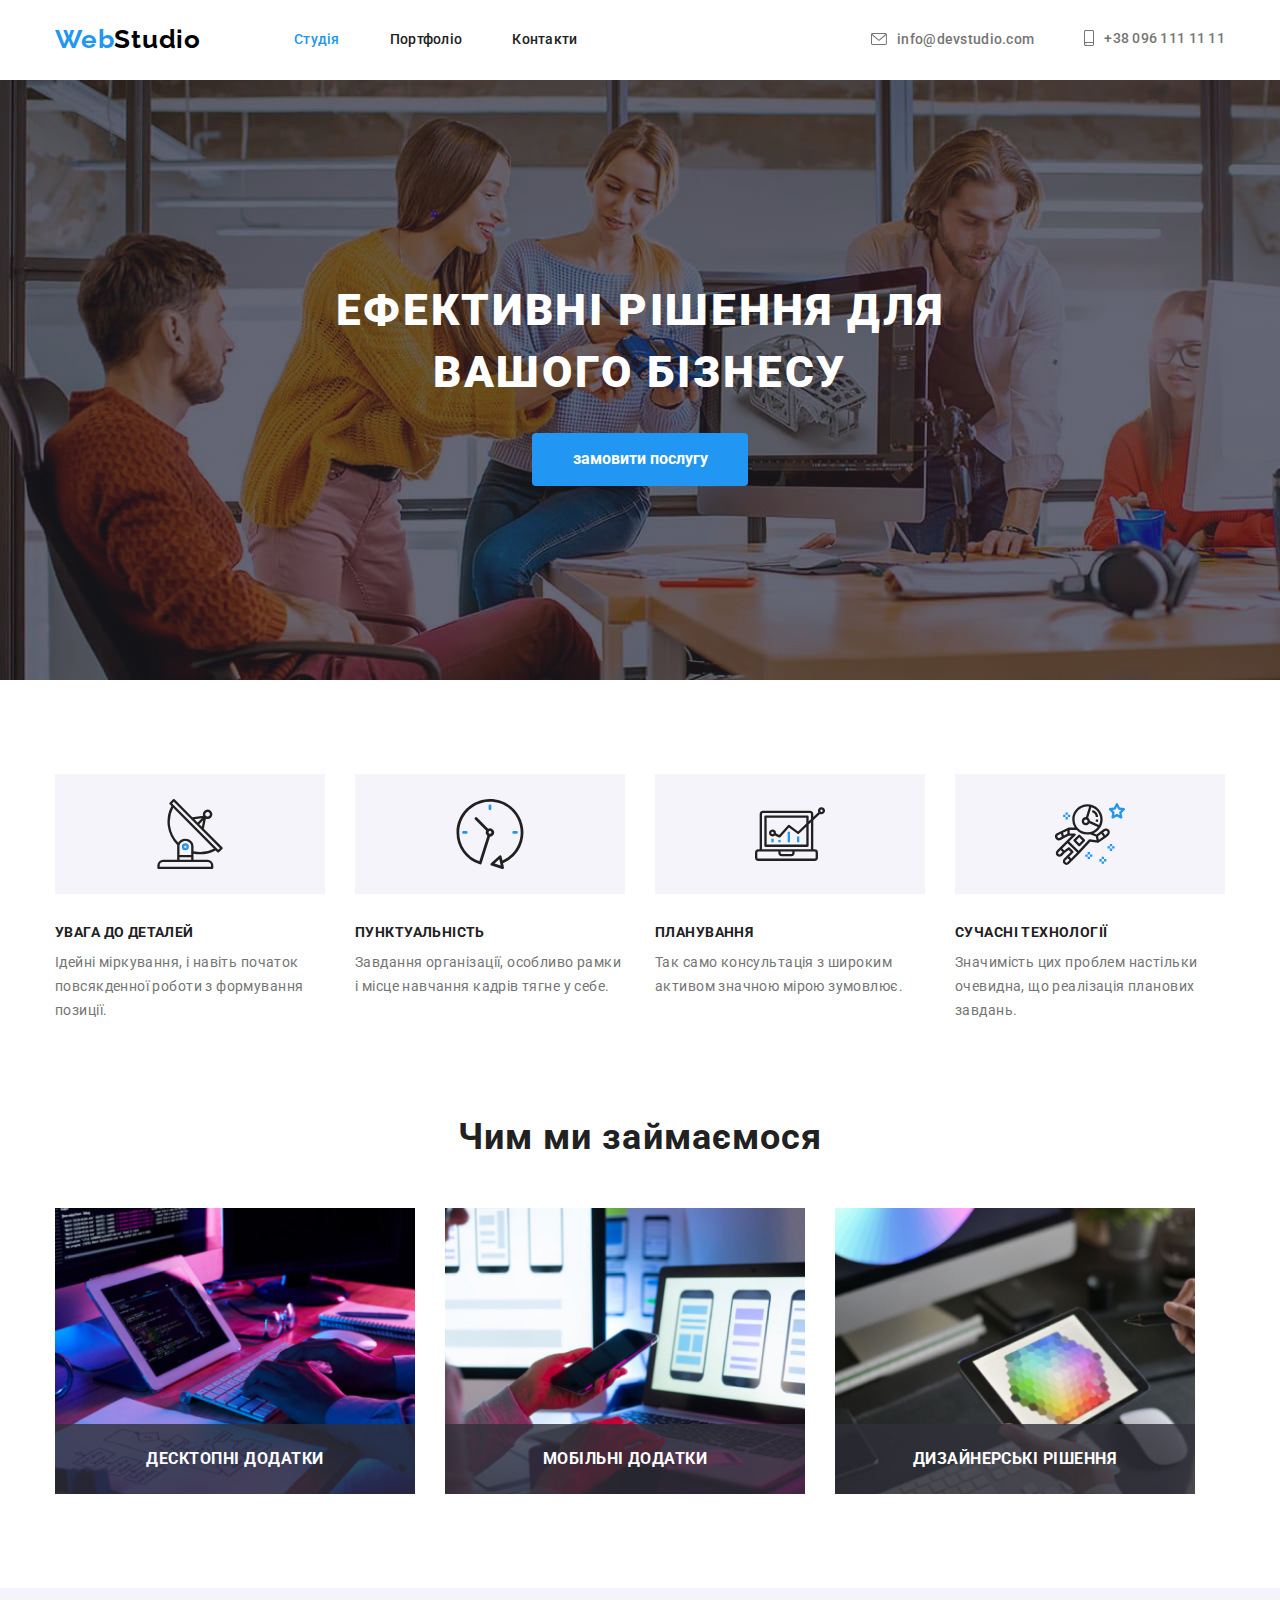
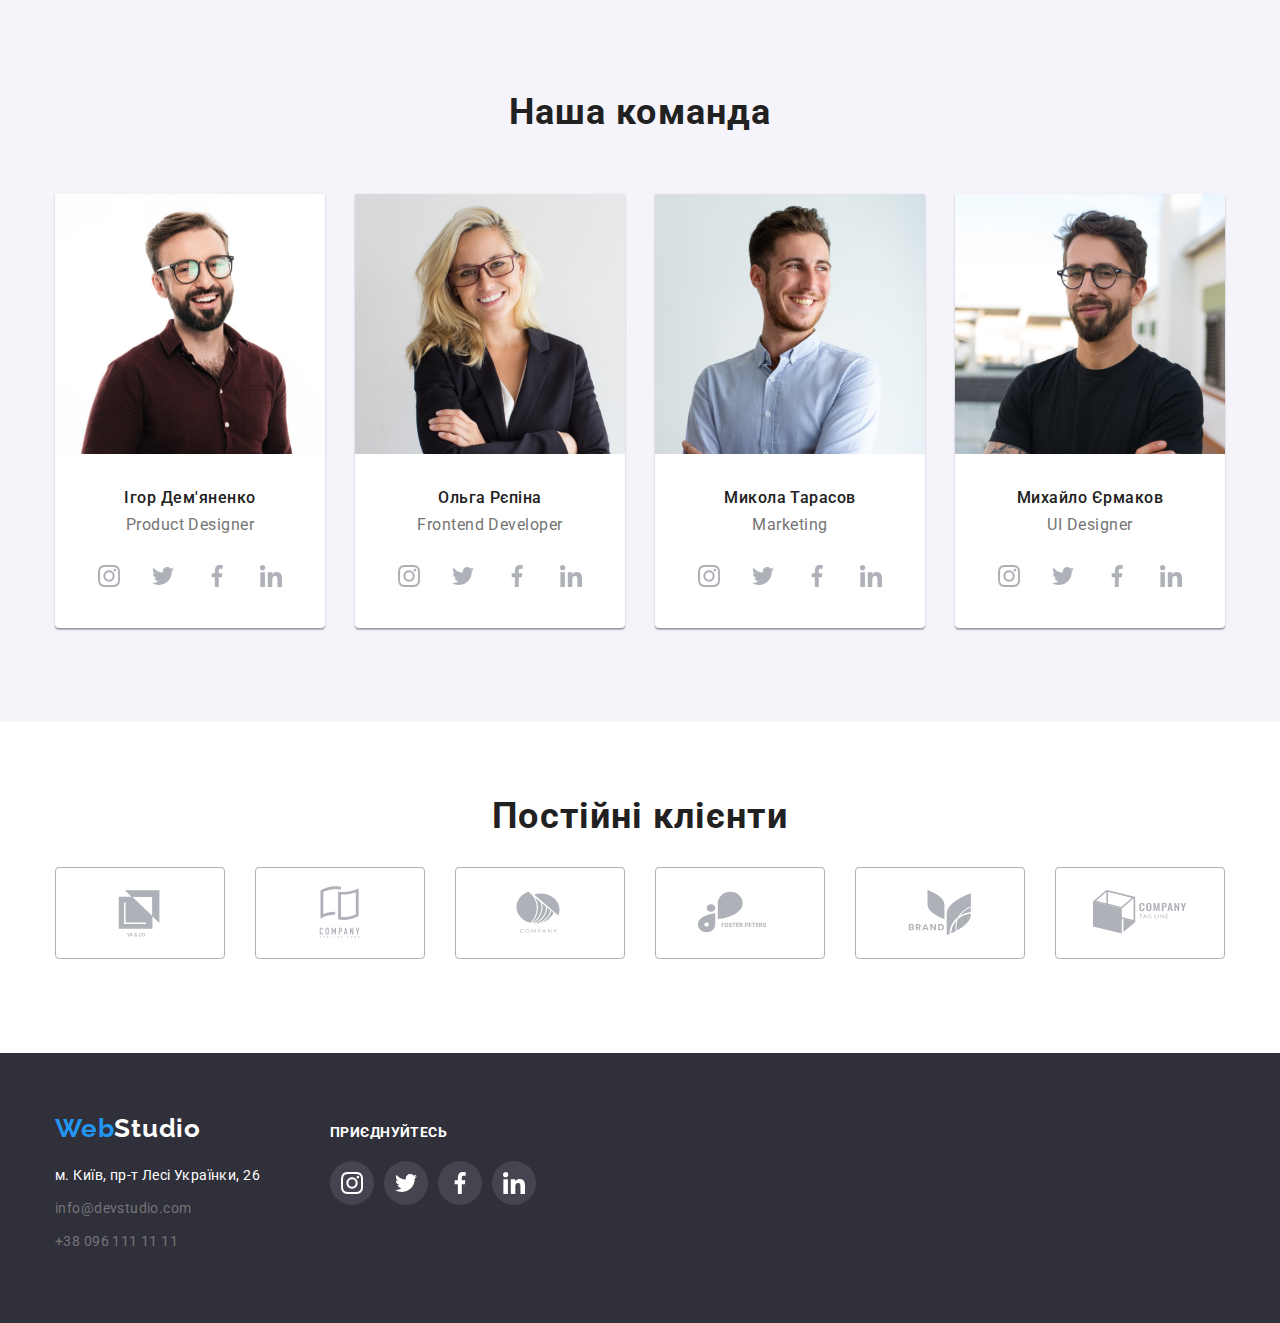
==== commit bfbe532e: "done" ====
--- a/index.html
+++ b/index.html
@@ -68,8 +68,15 @@
           </button>
         <div class="backdrop is-hidden" data-modal>
           <div class="modal">
-            <button class="close-btn" data-modal-close>
-              <img class="icon-svg" src="./images/close.svg" alt="icon">
+            <button class="icon-svg" data-modal-close>
+              <svg class="close" width="30" height="30" viewBox="0 0 30 30" fill="none" xmlns="http://www.w3.org/2000/svg">
+                <circle cx="15" cy="15" r="15" fill="white" />
+                <circle cx="15" cy="15" r="14.5" stroke="black" stroke-opacity="0.1" />
+                <path
+                  d="M21 10.1079L19.8921 9L15.5 13.3921L11.1079 9L10 10.1079L14.3921 14.5L10 18.8921L11.1079 20L15.5 15.6079L19.8921 20L21 18.8921L16.6079 14.5L21 10.1079Z"
+                  fill="black" />
+              </svg>
+
 
             </button>
           </div>
--- a/css/styles.css
+++ b/css/styles.css
@@ -390,7 +390,7 @@
   position: relative;
   flex-basis: calc((100% - 90px) / 3);
 }
-.works-item::before {
+/* .works-item::before {
   position: absolute;
   bottom: 0;
   content: "";
@@ -399,19 +399,23 @@
   height: 70px;
   background-color: #2F303A;
   opacity: 0.8;
-}
+} */
+
 .text-bg {
-  position: absolute;
-  bottom: 27px;
-  left: 107px;
-  font-weight: 700;
-    font-size: 14px;
-    line-height: 16px;
-    text-align: center;
-    letter-spacing: 0.03em;
-    text-transform: uppercase;
-    color: #FFFFFF;
-    
+    position: absolute;
+    left: 0;
+    bottom: 0;
+    width: 100%;
+      height: 70px;
+      display: flex;
+      align-items: center;
+      justify-content: center;
+      font-weight: 700;
+      line-height: 1.14;
+      text-transform: uppercase;
+      color: var(--main-font-color);
+      background-color: rgba(47, 48, 58, 0.8);
+
 }
 
 /* our team */
@@ -900,19 +904,12 @@
 
 .icon-svg {
 display: flex;
-align-items: center;
-justify-content: center;
-  width: 30px;
-  height: 30px;
-}
-
-
-.close-btn {
-  display: inline-block;
-  margin-left: auto;
-  background: transparent;
-  border: none;
-  width: 30px;
-  height: 30px;
-  /* background-image: url('../images/close1.png'); */
-}
+align-items: start;
+justify-content: end;
+margin-left: auto;
+height: 40px;
+padding: 7px 12px;
+border: transparent;
+background: transparent;
+}
+
